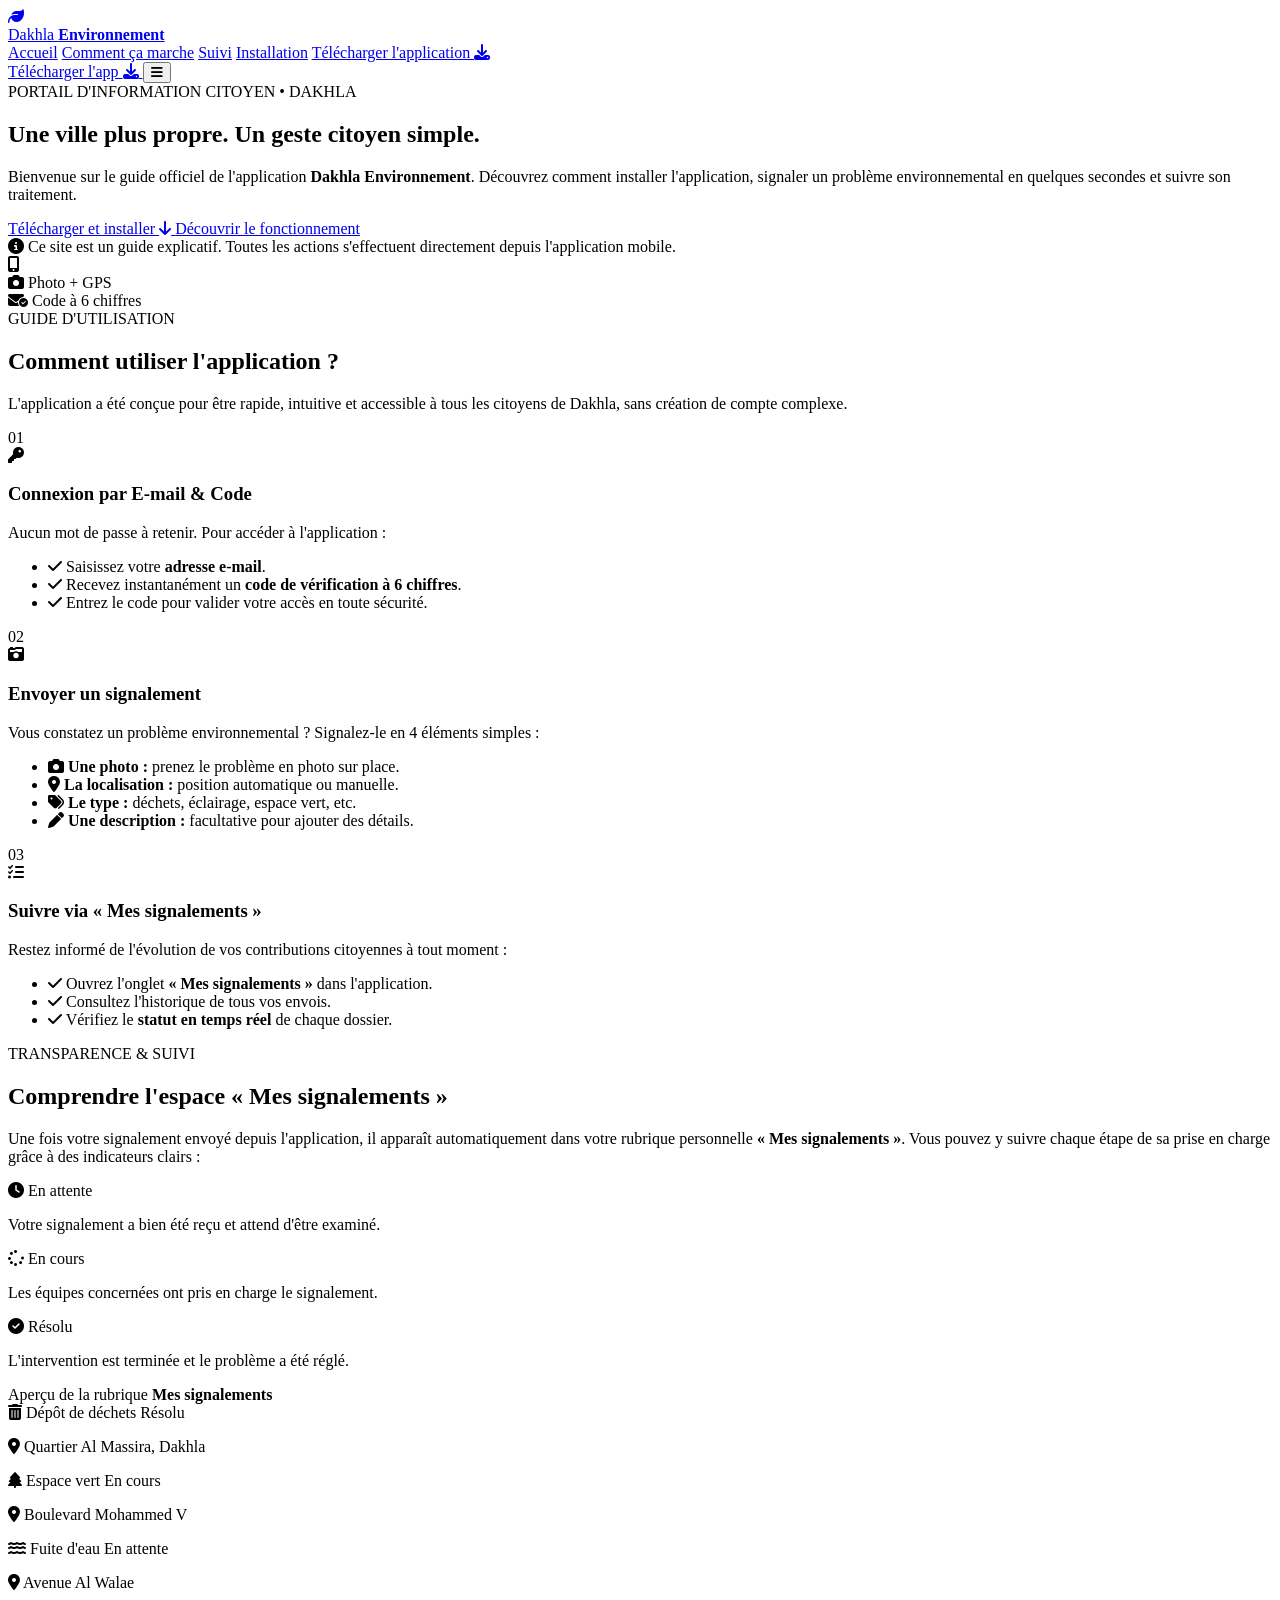
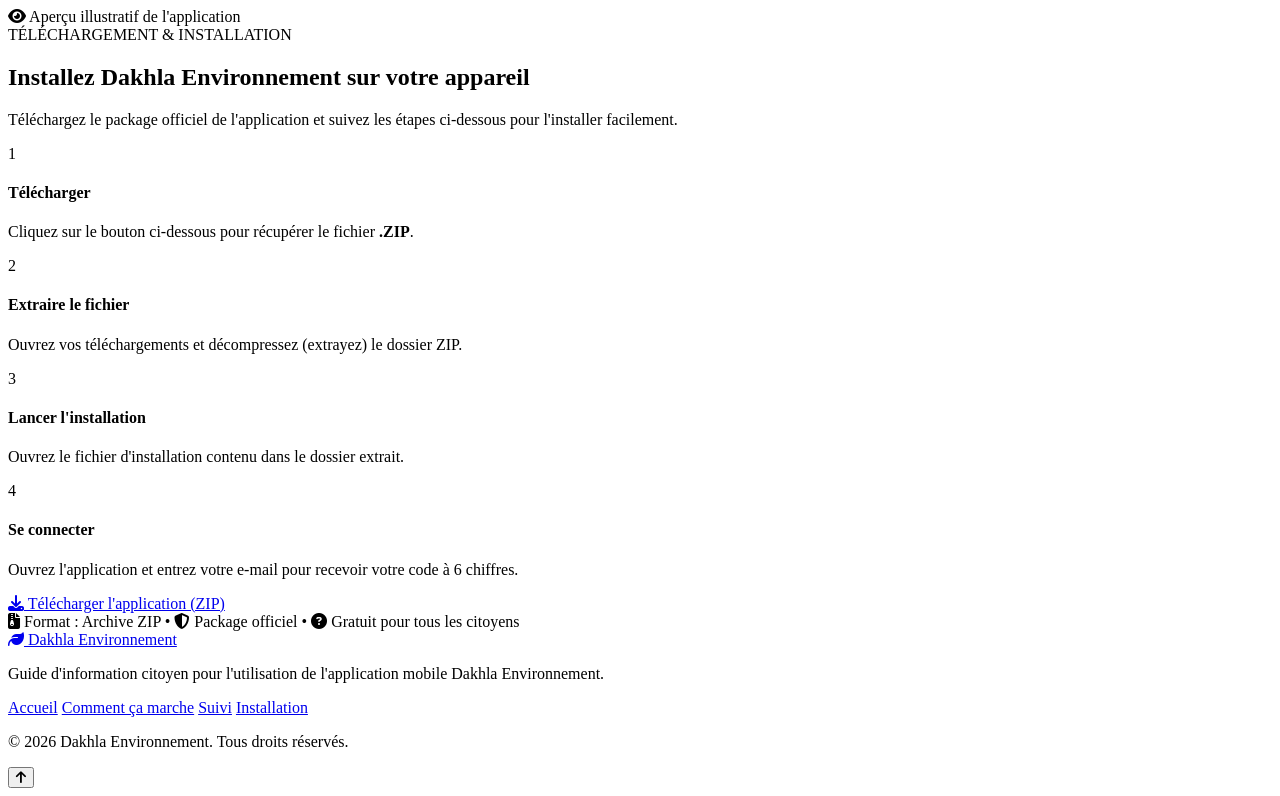
==== index.html @ 82d1baf5 "Create index.html # Dakhla Environment Website  Official website for the Dakhla Environment projec" ====
<!DOCTYPE html>
<html lang="fr">

<head>
    <meta charset="UTF-8">
    <meta name="viewport" content="width=device-width, initial-scale=1.0">
    <meta name="description" content="Guide citoyen Dakhla Environnement : découvrez comment télécharger l'application, vous connecter par e-mail, envoyer un signalement et suivre son état.">
    <title>Dakhla Environnement | Guide Citoyen & Application</title>

    <!-- Google Fonts: Plus Jakarta Sans & Inter -->
    <link rel="preconnect" href="https://fonts.googleapis.com">
    <link rel="preconnect" href="https://fonts.gstatic.com" crossorigin>
    <link href="https://fonts.googleapis.com/css2?family=Inter:wght@400;500;600&family=Plus+Jakarta+Sans:wght@600;700;800&display=swap" rel="stylesheet">

    <!-- Font Awesome Icons -->
    <link rel="stylesheet" href="https://cdnjs.cloudflare.com/ajax/libs/font-awesome/6.7.2/css/all.min.css">

    <!-- Custom CSS -->
    <link rel="stylesheet" href="style.css">
</head>

<body>

    <!-- NAVBAR -->
    <header class="navbar" id="navbar">
        <div class="nav-container">
            <a href="#accueil" class="logo">
                <div class="logo-icon">
                    <i class="fa-solid fa-leaf"></i>
                </div>
                <span>Dakhla <strong>Environnement</strong></span>
            </a>

            <nav class="nav-links" id="navLinks">
                <a href="#accueil" class="nav-item">Accueil</a>
                <a href="#fonctionnement" class="nav-item">Comment ça marche</a>
                <a href="#suivi" class="nav-item">Suivi</a>
                <a href="#installation" class="nav-item">Installation</a>
                <!-- Mobile CTA -->
                <a href="#installation" class="mobile-app-btn">
                    Télécharger l'application <i class="fa-solid fa-download"></i>
                </a>
            </nav>

            <div class="nav-actions">
                <a href="#installation" class="app-button">
                    Télécharger l'app
                    <i class="fa-solid fa-download"></i>
                </a>

                <button class="menu-toggle" id="menuToggle" aria-label="Ouvrir le menu" aria-expanded="false">
                    <i class="fa-solid fa-bars" id="menuIcon"></i>
                </button>
            </div>
        </div>
    </header>

    <main>
        <!-- HERO SECTION -->
        <section class="hero" id="accueil">
            <div class="hero-glow"></div>
            <div class="container hero-container">
                <div class="hero-content reveal">
                    <div class="badge">
                        <span class="pulse-dot"></span>
                        PORTAIL D'INFORMATION CITOYEN • DAKHLA
                    </div>

                    <h1>
                        Une ville plus propre.
                        <span class="text-gradient">Un geste citoyen simple.</span>
                    </h1>

                    <p>
                        Bienvenue sur le guide officiel de l'application <strong>Dakhla Environnement</strong>. Découvrez comment installer l'application, signaler un problème environnemental en quelques secondes et suivre son traitement.
                    </p>

                    <div class="hero-buttons">
                        <a href="#installation" class="primary-button">
                            Télécharger et installer
                            <i class="fa-solid fa-arrow-down"></i>
                        </a>

                        <a href="#fonctionnement" class="secondary-button">
                            Découvrir le fonctionnement
                        </a>
                    </div>

                    <!-- Info Notice -->
                    <div class="info-banner">
                        <i class="fa-solid fa-circle-info"></i>
                        <span>Ce site est un guide explicatif. Toutes les actions s'effectuent directement depuis l'application mobile.</span>
                    </div>
                </div>

                <div class="hero-visual reveal">
                    <div class="visual-card">
                        <i class="fa-solid fa-mobile-screen-button main-phone"></i>
                        <div class="floating-badge badge-1">
                            <i class="fa-solid fa-camera"></i> Photo + GPS
                        </div>
                        <div class="floating-badge badge-2">
                            <i class="fa-solid fa-envelope-circle-check"></i> Code à 6 chiffres
                        </div>
                    </div>
                </div>
            </div>
        </section>

        <!-- HOW IT WORKS SECTION (3 MAIN STEPS) -->
        <section class="steps-section section" id="fonctionnement">
            <div class="container">
                <div class="section-header reveal">
                    <span class="section-label">GUIDE D'UTILISATION</span>
                    <h2>Comment utiliser l'application ?</h2>
                    <p>
                        L'application a été conçue pour être rapide, intuitive et accessible à tous les citoyens de Dakhla, sans création de compte complexe.
                    </p>
                </div>

                <div class="steps-grid">
                    <!-- ÉTAPE 1 : CONNEXION -->
                    <article class="step-card reveal">
                        <div class="step-number">01</div>
                        <div class="step-icon">
                            <i class="fa-solid fa-key"></i>
                        </div>
                        <h3>Connexion par E-mail & Code</h3>
                        <p>
                            Aucun mot de passe à retenir. Pour accéder à l'application :
                        </p>
                        <ul class="step-list">
                            <li><i class="fa-solid fa-check"></i> Saisissez votre <strong>adresse e-mail</strong>.</li>
                            <li><i class="fa-solid fa-check"></i> Recevez instantanément un <strong>code de vérification à 6 chiffres</strong>.</li>
                            <li><i class="fa-solid fa-check"></i> Entrez le code pour valider votre accès en toute sécurité.</li>
                        </ul>
                    </article>

                    <!-- ÉTAPE 2 : ENVOI DE SIGNALEMENT -->
                    <article class="step-card reveal">
                        <div class="step-number">02</div>
                        <div class="step-icon">
                            <i class="fa-solid fa-camera-retro"></i>
                        </div>
                        <h3>Envoyer un signalement</h3>
                        <p>
                            Vous constatez un problème environnemental ? Signalez-le en 4 éléments simples :
                        </p>
                        <ul class="step-list">
                            <li><i class="fa-solid fa-camera"></i> <strong>Une photo :</strong> prenez le problème en photo sur place.</li>
                            <li><i class="fa-solid fa-location-dot"></i> <strong>La localisation :</strong> position automatique ou manuelle.</li>
                            <li><i class="fa-solid fa-tags"></i> <strong>Le type :</strong> déchets, éclairage, espace vert, etc.</li>
                            <li><i class="fa-solid fa-pen"></i> <strong>Une description :</strong> facultative pour ajouter des détails.</li>
                        </ul>
                    </article>

                    <!-- ÉTAPE 3 : SUIVI -->
                    <article class="step-card reveal">
                        <div class="step-number">03</div>
                        <div class="step-icon">
                            <i class="fa-solid fa-list-check"></i>
                        </div>
                        <h3>Suivre via « Mes signalements »</h3>
                        <p>
                            Restez informé de l'évolution de vos contributions citoyennes à tout moment :
                        </p>
                        <ul class="step-list">
                            <li><i class="fa-solid fa-check"></i> Ouvrez l'onglet <strong>« Mes signalements »</strong> dans l'application.</li>
                            <li><i class="fa-solid fa-check"></i> Consultez l'historique de tous vos envois.</li>
                            <li><i class="fa-solid fa-check"></i> Vérifiez le <strong>statut en temps réel</strong> de chaque dossier.</li>
                        </ul>
                    </article>
                </div>
            </div>
        </section>

        <!-- SUIVI DETAIL SECTION ("MES SIGNALEMENTS") -->
        <section class="tracking-section section" id="suivi">
            <div class="container tracking-container">
                <div class="tracking-content reveal">
                    <span class="section-label">TRANSPARENCE & SUIVI</span>
                    <h2>Comprendre l'espace « Mes signalements »</h2>
                    <p>
                        Une fois votre signalement envoyé depuis l'application, il apparaît automatiquement dans votre rubrique personnelle <strong>« Mes signalements »</strong>. Vous pouvez y suivre chaque étape de sa prise en charge grâce à des indicateurs clairs :
                    </p>

                    <div class="status-examples">
                        <div class="status-item">
                            <span class="status-badge pending">
                                <i class="fa-solid fa-clock"></i> En attente
                            </span>
                            <p>Votre signalement a bien été reçu et attend d'être examiné.</p>
                        </div>

                        <div class="status-item">
                            <span class="status-badge progress">
                                <i class="fa-solid fa-spinner"></i> En cours
                            </span>
                            <p>Les équipes concernées ont pris en charge le signalement.</p>
                        </div>

                        <div class="status-item">
                            <span class="status-badge resolved">
                                <i class="fa-solid fa-circle-check"></i> Résolu
                            </span>
                            <p>L'intervention est terminée et le problème a été réglé.</p>
                        </div>
                    </div>
                </div>

                <!-- Illustration visuelle non-interactive de l'interface -->
                <div class="mockup-wrapper reveal">
                    <div class="phone-mockup">
                        <div class="mockup-header">
                            <span>Aperçu de la rubrique</span>
                            <strong>Mes signalements</strong>
                        </div>
                        <div class="mockup-body">
                            <div class="mock-card">
                                <div class="mock-top">
                                    <span class="mock-type"><i class="fa-solid fa-trash-can"></i> Dépôt de déchets</span>
                                    <span class="mock-tag tag-green">Résolu</span>
                                </div>
                                <p class="mock-loc"><i class="fa-solid fa-location-dot"></i> Quartier Al Massira, Dakhla</p>
                            </div>

                            <div class="mock-card">
                                <div class="mock-top">
                                    <span class="mock-type"><i class="fa-solid fa-tree"></i> Espace vert</span>
                                    <span class="mock-tag tag-amber">En cours</span>
                                </div>
                                <p class="mock-loc"><i class="fa-solid fa-location-dot"></i> Boulevard Mohammed V</p>
                            </div>

                            <div class="mock-card">
                                <div class="mock-top">
                                    <span class="mock-type"><i class="fa-solid fa-water"></i> Fuite d'eau</span>
                                    <span class="mock-tag tag-gray">En attente</span>
                                </div>
                                <p class="mock-loc"><i class="fa-solid fa-location-dot"></i> Avenue Al Walae</p>
                            </div>
                        </div>
                        <div class="mockup-footer">
                            <i class="fa-solid fa-eye"></i> Aperçu illustratif de l'application
                        </div>
                    </div>
                </div>
            </div>
        </section>

        <!-- DOWNLOAD & INSTALLATION SECTION -->
        <section class="download-section section" id="installation">
            <div class="container">
                <div class="download-box reveal">
                    <div class="download-glow"></div>
                    <div class="download-header">
                        <span class="section-label light">TÉLÉCHARGEMENT & INSTALLATION</span>
                        <h2>Installez Dakhla Environnement sur votre appareil</h2>
                        <p>
                            Téléchargez le package officiel de l'application et suivez les étapes ci-dessous pour l'installer facilement.
                        </p>
                    </div>

                    <!-- Guide d'installation en 4 étapes -->
                    <div class="install-steps">
                        <div class="install-step">
                            <div class="install-num">1</div>
                            <h4>Télécharger</h4>
                            <p>Cliquez sur le bouton ci-dessous pour récupérer le fichier <strong>.ZIP</strong>.</p>
                        </div>

                        <div class="install-step">
                            <div class="install-num">2</div>
                            <h4>Extraire le fichier</h4>
                            <p>Ouvrez vos téléchargements et décompressez (extrayez) le dossier ZIP.</p>
                        </div>

                        <div class="install-step">
                            <div class="install-num">3</div>
                            <h4>Lancer l'installation</h4>
                            <p>Ouvrez le fichier d'installation contenu dans le dossier extrait.</p>
                        </div>

                        <div class="install-step">
                            <div class="install-num">4</div>
                            <h4>Se connecter</h4>
                            <p>Ouvrez l'application et entrez votre e-mail pour recevoir votre code à 6 chiffres.</p>
                        </div>
                    </div>

                    <div class="download-actions">
                        <a href="application/dakhla-environment.zip" class="download-button" download>
                            <i class="fa-solid fa-download"></i>
                            Télécharger l'application (ZIP)
                        </a>
                    </div>

                    <div class="download-meta">
                        <span><i class="fa-solid fa-file-zipper"></i> Format : Archive ZIP</span>
                        <span>•</span>
                        <span><i class="fa-solid fa-shield-halved"></i> Package officiel</span>
                        <span>•</span>
                        <span><i class="fa-solid fa-circle-question"></i> Gratuit pour tous les citoyens</span>
                    </div>
                </div>
            </div>
        </section>
    </main>

    <!-- FOOTER -->
    <footer class="footer">
        <div class="container">
            <div class="footer-content">
                <a href="#accueil" class="footer-logo">
                    <i class="fa-solid fa-leaf"></i>
                    Dakhla Environnement
                </a>

                <p>
                    Guide d'information citoyen pour l'utilisation de l'application mobile Dakhla Environnement.
                </p>

                <div class="footer-links">
                    <a href="#accueil">Accueil</a>
                    <a href="#fonctionnement">Comment ça marche</a>
                    <a href="#suivi">Suivi</a>
                    <a href="#installation">Installation</a>
                </div>
            </div>

            <div class="footer-bottom">
                <p>
                    &copy; <span id="year">2026</span> Dakhla Environnement. Tous droits réservés.
                </p>
                <button id="backToTop" class="back-to-top" aria-label="Retour en haut">
                    <i class="fa-solid fa-arrow-up"></i>
                </button>
            </div>
        </div>
    </footer>

    <!-- Custom JS -->
    <script src="main.js"></script>
</body>

</html>
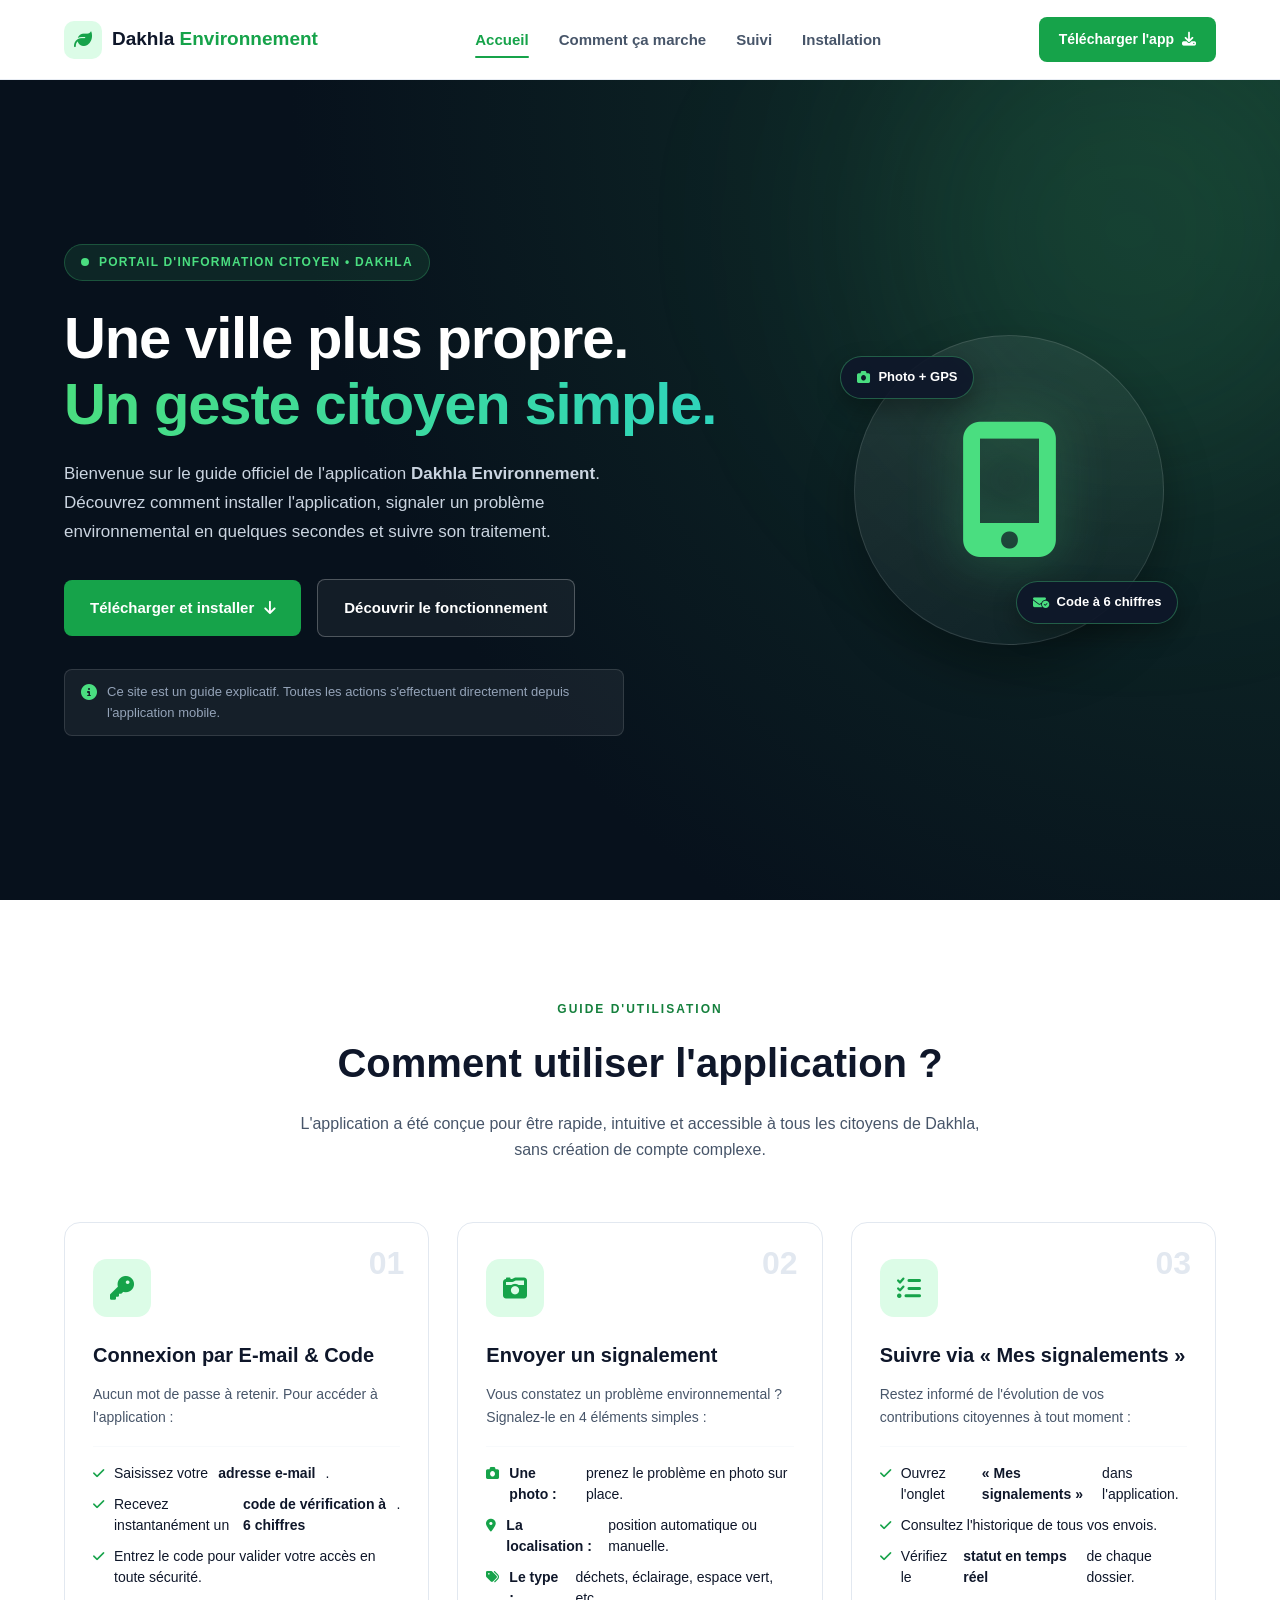
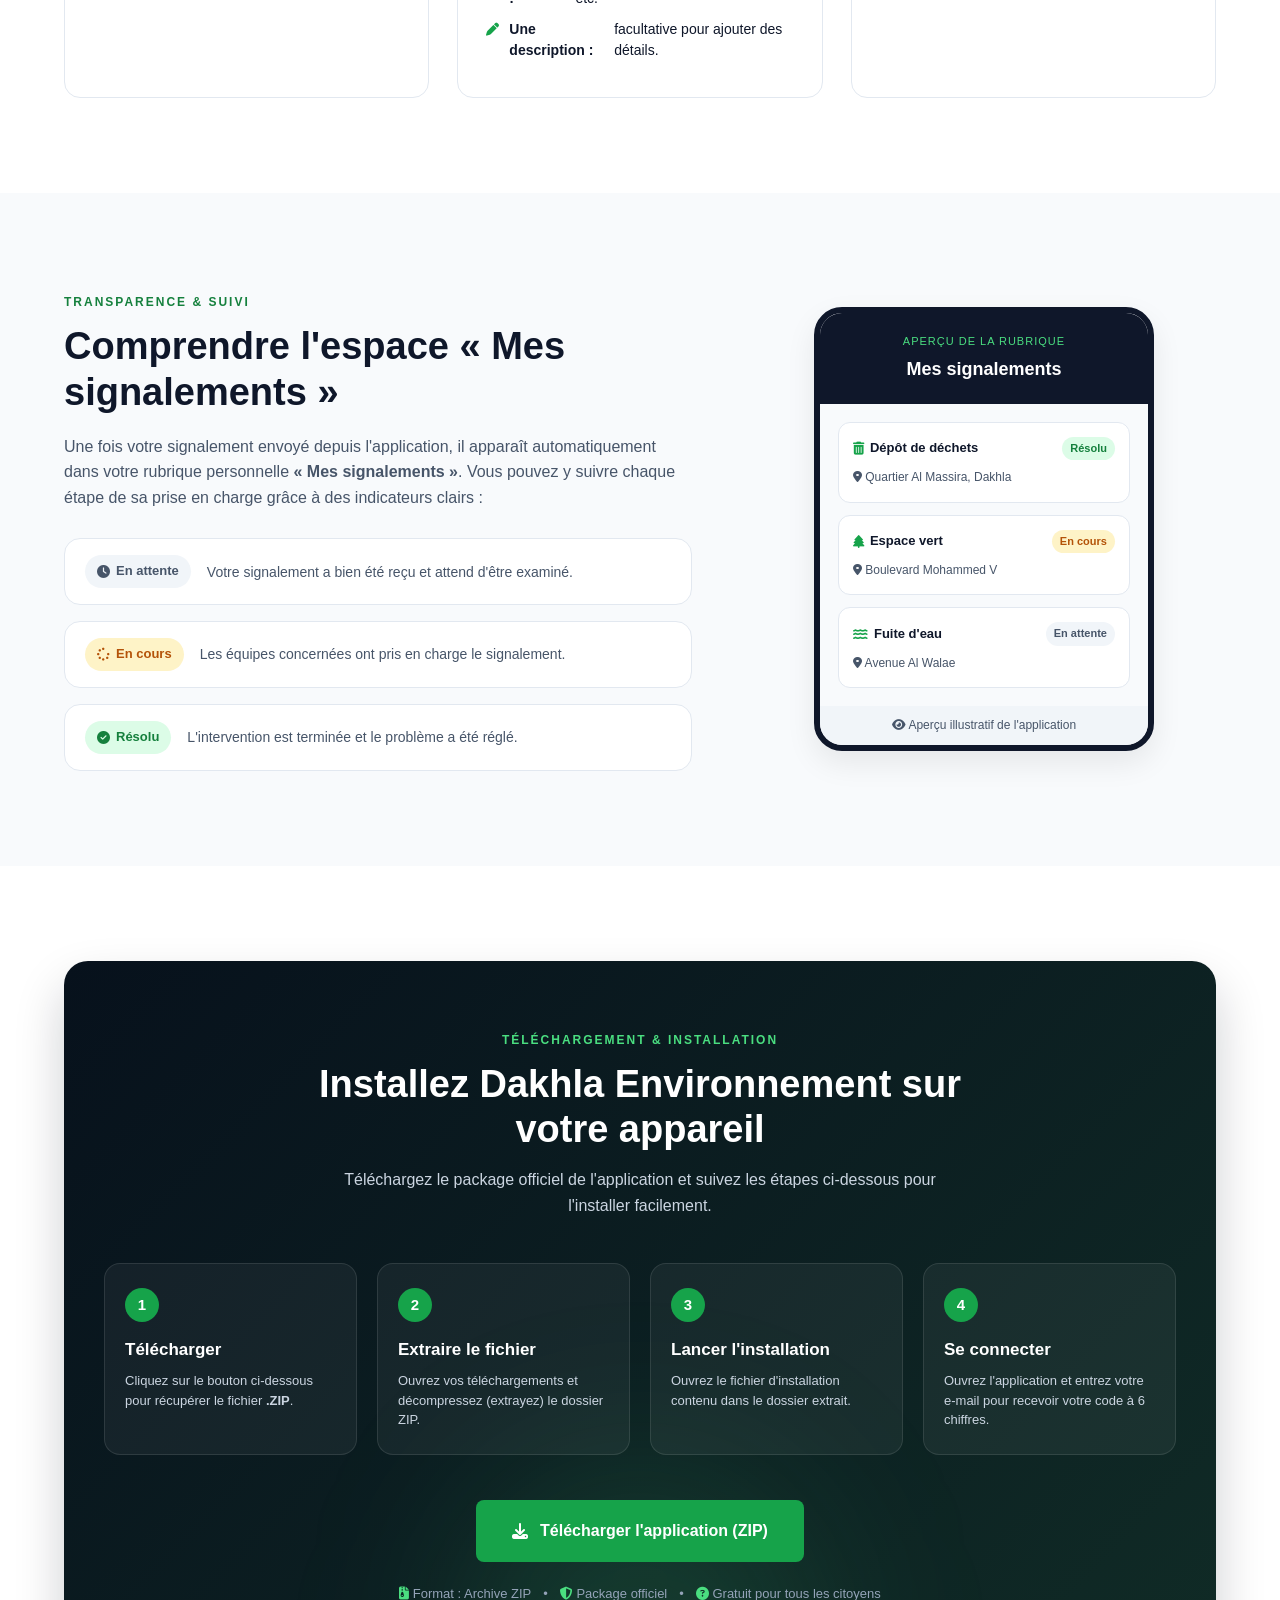
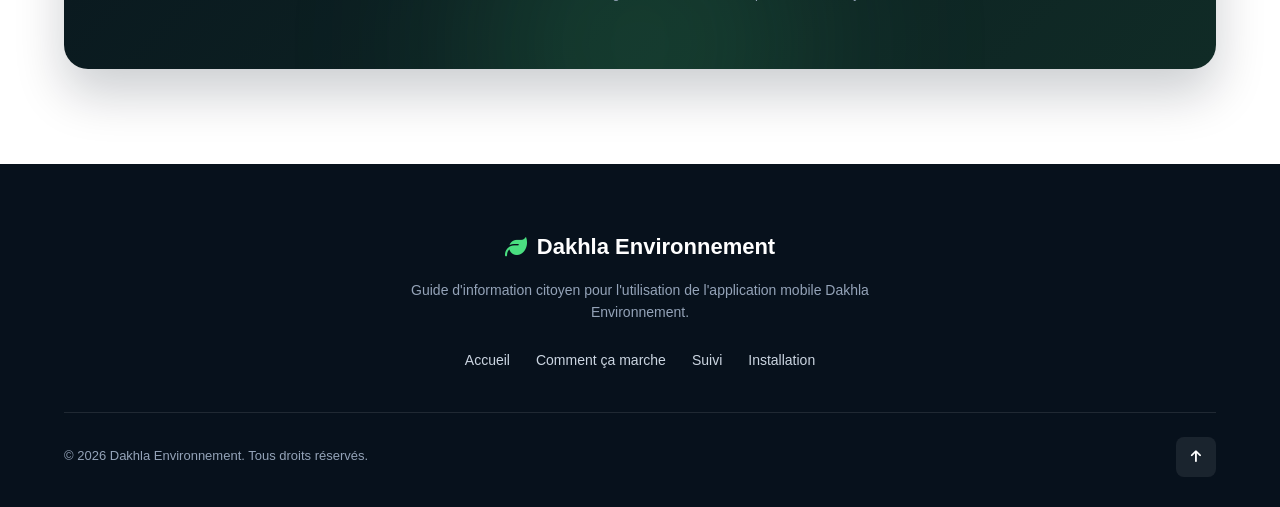
==== commit 8324ad40: "Update index.html" ====
--- a/index.html
+++ b/index.html
@@ -7,10 +7,10 @@
     <meta name="description" content="Guide citoyen Dakhla Environnement : découvrez comment télécharger l'application, vous connecter par e-mail, envoyer un signalement et suivre son état.">
     <title>Dakhla Environnement | Guide Citoyen & Application</title>
 
-    <!-- Google Fonts: Plus Jakarta Sans & Inter -->
+    <!-- Google Fonts: Bricolage Grotesque & Manrope -->
     <link rel="preconnect" href="https://fonts.googleapis.com">
     <link rel="preconnect" href="https://fonts.gstatic.com" crossorigin>
-    <link href="https://fonts.googleapis.com/css2?family=Inter:wght@400;500;600&family=Plus+Jakarta+Sans:wght@600;700;800&display=swap" rel="stylesheet">
+    <link href="https://fonts.googleapis.com/css2?family=Bricolage+Grotesque:opsz,wght@12..96,600;12..96,700;12..96,800&family=Manrope:wght@400;500;600;700&display=swap" rel="stylesheet">
 
     <!-- Font Awesome Icons -->
     <link rel="stylesheet" href="https://cdnjs.cloudflare.com/ajax/libs/font-awesome/6.7.2/css/all.min.css">
--- a/style.css
+++ b/style.css
@@ -0,0 +1,1136 @@
+/* =========================
+1. VARIABLES & RESET
+========================= */
+:root {
+    --primary: #16a34a;
+    --primary-dark: #15803d;
+    --primary-light: #4ade80;
+    --primary-soft: #dcfce7;
+    
+    --dark-bg: #07111c;
+    --dark-surface: #0f212e;
+    --light-bg: #f8fafc;
+    --white: #ffffff;
+    
+    --text-main: #0f172a;
+    --text-muted: #475569;
+    --text-light: #cbd5e1;
+    
+    --border-light: #e2e8f0;
+    --shadow-sm: 0 4px 12px rgba(0, 0, 0, 0.05);
+    --shadow-md: 0 12px 30px rgba(0, 0, 0, 0.08);
+    --shadow-lg: 0 20px 40px rgba(22, 163, 74, 0.25);
+    
+    --radius-sm: 8px;
+    --radius-md: 16px;
+    --radius-lg: 24px;
+    --transition: all 0.3s cubic-bezier(0.4, 0, 0.2, 1);
+}
+
+* {
+    margin: 0;
+    padding: 0;
+    box-sizing: border-box;
+}
+
+html {
+    scroll-behavior: smooth;
+    scroll-padding-top: 85px;
+    overflow-x: hidden;
+}
+
+body {
+    font-family: 'Inter', sans-serif;
+    background-color: var(--white);
+    color: var(--text-main);
+    line-height: 1.6;
+    overflow-x: hidden;
+    -webkit-font-smoothing: antialiased;
+}
+
+h1, h2, h3, h4, .logo, .footer-logo {
+    font-family: 'Plus Jakarta Sans', sans-serif;
+}
+
+a {
+    text-decoration: none;
+    color: inherit;
+}
+
+button {
+    font-family: inherit;
+    border: none;
+    background: none;
+    cursor: pointer;
+}
+
+.container {
+    width: 100%;
+    max-width: 1200px;
+    margin: 0 auto;
+    padding: 0 24px;
+}
+
+.section {
+    padding: 95px 0;
+}
+
+.section-label {
+    display: inline-block;
+    color: var(--primary-dark);
+    font-size: 12px;
+    font-weight: 700;
+    letter-spacing: 2px;
+    text-transform: uppercase;
+    margin-bottom: 12px;
+}
+
+.section-label.light {
+    color: var(--primary-light);
+}
+
+.section-header {
+    text-align: center;
+    max-width: 680px;
+    margin: 0 auto 60px;
+}
+
+.section-header h2 {
+    font-size: clamp(28px, 4vw, 40px);
+    margin-bottom: 16px;
+    color: var(--text-main);
+}
+
+.section-header p {
+    color: var(--text-muted);
+    font-size: 16px;
+}
+
+
+/* =========================
+2. NAVBAR
+========================= */
+.navbar {
+    width: 100%;
+    height: 80px;
+    background: rgba(255, 255, 255, 0.9);
+    backdrop-filter: blur(12px);
+    -webkit-backdrop-filter: blur(12px);
+    border-bottom: 1px solid rgba(226, 232, 240, 0.8);
+    position: sticky;
+    top: 0;
+    z-index: 1000;
+    transition: var(--transition);
+}
+
+.navbar.scrolled {
+    box-shadow: var(--shadow-sm);
+    background: rgba(255, 255, 255, 0.98);
+}
+
+.nav-container {
+    max-width: 1200px;
+    height: 100%;
+    margin: 0 auto;
+    padding: 0 24px;
+    display: flex;
+    align-items: center;
+    justify-content: space-between;
+}
+
+.logo {
+    display: flex;
+    align-items: center;
+    gap: 10px;
+    color: var(--text-main);
+    font-size: 19px;
+    font-weight: 700;
+}
+
+.logo strong {
+    color: var(--primary);
+}
+
+.logo-icon {
+    width: 38px;
+    height: 38px;
+    background: var(--primary-soft);
+    color: var(--primary);
+    border-radius: 10px;
+    display: flex;
+    align-items: center;
+    justify-content: center;
+    font-size: 18px;
+}
+
+.nav-links {
+    display: flex;
+    align-items: center;
+    gap: 30px;
+}
+
+.nav-item {
+    color: var(--text-muted);
+    font-size: 15px;
+    font-weight: 600;
+    position: relative;
+    transition: var(--transition);
+}
+
+.nav-item:hover,
+.nav-item.active {
+    color: var(--primary);
+}
+
+.nav-item::after {
+    content: '';
+    position: absolute;
+    bottom: -6px;
+    left: 0;
+    width: 0;
+    height: 2px;
+    background: var(--primary);
+    transition: var(--transition);
+    border-radius: 2px;
+}
+
+.nav-item:hover::after,
+.nav-item.active::after {
+    width: 100%;
+}
+
+.mobile-app-btn {
+    display: none;
+}
+
+.nav-actions {
+    display: flex;
+    align-items: center;
+    gap: 15px;
+}
+
+.app-button {
+    display: inline-flex;
+    align-items: center;
+    gap: 8px;
+    background-color: var(--primary);
+    color: var(--white);
+    padding: 11px 20px;
+    border-radius: var(--radius-sm);
+    font-weight: 600;
+    font-size: 14px;
+    transition: var(--transition);
+}
+
+.app-button:hover {
+    background-color: var(--primary-dark);
+    transform: translateY(-2px);
+    box-shadow: 0 6px 16px rgba(22, 163, 74, 0.25);
+}
+
+.menu-toggle {
+    display: none;
+    width: 42px;
+    height: 42px;
+    border-radius: var(--radius-sm);
+    background: var(--light-bg);
+    color: var(--text-main);
+    font-size: 20px;
+    align-items: center;
+    justify-content: center;
+    transition: var(--transition);
+}
+
+
+/* =========================
+3. HERO SECTION
+========================= */
+.hero {
+    min-height: calc(100vh - 80px);
+    display: flex;
+    align-items: center;
+    padding: 70px 0;
+    position: relative;
+    overflow: hidden;
+    background: radial-gradient(circle at top right, #12352c 0%, #07111c 65%);
+    color: var(--white);
+}
+
+.hero-glow {
+    position: absolute;
+    width: 500px;
+    height: 500px;
+    background: rgba(74, 222, 128, 0.12);
+    filter: blur(120px);
+    border-radius: 50%;
+    top: -100px;
+    right: -100px;
+    pointer-events: none;
+}
+
+.hero-container {
+    display: grid;
+    grid-template-columns: 1.25fr 0.75fr;
+    align-items: center;
+    gap: 50px;
+    position: relative;
+    z-index: 2;
+}
+
+.badge {
+    display: inline-flex;
+    align-items: center;
+    gap: 10px;
+    background: rgba(74, 222, 128, 0.1);
+    border: 1px solid rgba(74, 222, 128, 0.25);
+    color: var(--primary-light);
+    padding: 8px 16px;
+    border-radius: 50px;
+    font-size: 12px;
+    font-weight: 700;
+    letter-spacing: 1.2px;
+    margin-bottom: 24px;
+}
+
+.pulse-dot {
+    width: 8px;
+    height: 8px;
+    background-color: var(--primary-light);
+    border-radius: 50%;
+    animation: pulse 2s infinite;
+}
+
+@keyframes pulse {
+    0% { transform: scale(0.95); box-shadow: 0 0 0 0 rgba(74, 222, 128, 0.7); }
+    70% { transform: scale(1); box-shadow: 0 0 0 8px rgba(74, 222, 128, 0); }
+    100% { transform: scale(0.95); box-shadow: 0 0 0 0 rgba(74, 222, 128, 0); }
+}
+
+.hero h1 {
+    font-size: clamp(34px, 5vw, 58px);
+    font-weight: 800;
+    line-height: 1.15;
+    margin-bottom: 22px;
+    letter-spacing: -0.02em;
+}
+
+.text-gradient {
+    display: block;
+    background: linear-gradient(90deg, #4ade80, #2dd4bf);
+    -webkit-background-clip: text;
+    -webkit-text-fill-color: transparent;
+}
+
+.hero p {
+    max-width: 600px;
+    color: var(--text-light);
+    font-size: 17px;
+    line-height: 1.7;
+    margin-bottom: 32px;
+}
+
+.hero-buttons {
+    display: flex;
+    align-items: center;
+    gap: 16px;
+    margin-bottom: 32px;
+}
+
+.primary-button {
+    display: inline-flex;
+    align-items: center;
+    justify-content: center;
+    gap: 10px;
+    background-color: var(--primary);
+    color: var(--white);
+    padding: 16px 26px;
+    border-radius: var(--radius-sm);
+    font-weight: 600;
+    font-size: 15px;
+    transition: var(--transition);
+}
+
+.primary-button:hover {
+    background-color: var(--primary-dark);
+    transform: translateY(-3px);
+    box-shadow: var(--shadow-lg);
+}
+
+.secondary-button {
+    display: inline-flex;
+    align-items: center;
+    justify-content: center;
+    border: 1px solid rgba(255, 255, 255, 0.25);
+    background: rgba(255, 255, 255, 0.05);
+    color: var(--white);
+    padding: 16px 26px;
+    border-radius: var(--radius-sm);
+    font-weight: 600;
+    font-size: 15px;
+    transition: var(--transition);
+}
+
+.secondary-button:hover {
+    background: var(--white);
+    color: var(--dark-bg);
+    transform: translateY(-3px);
+}
+
+.info-banner {
+    display: inline-flex;
+    align-items: flex-start;
+    gap: 10px;
+    background: rgba(255, 255, 255, 0.06);
+    border: 1px solid rgba(255, 255, 255, 0.12);
+    padding: 12px 16px;
+    border-radius: var(--radius-sm);
+    font-size: 13px;
+    color: #94a3b8;
+    max-width: 560px;
+    text-align: left;
+}
+
+.info-banner i {
+    color: var(--primary-light);
+    font-size: 16px;
+    margin-top: 2px;
+}
+
+/* Hero Visual */
+.hero-visual {
+    display: flex;
+    justify-content: center;
+}
+
+.visual-card {
+    width: 310px;
+    height: 310px;
+    background: linear-gradient(145deg, rgba(255,255,255,0.08), rgba(255,255,255,0.02));
+    border: 1px solid rgba(255, 255, 255, 0.12);
+    border-radius: 50%;
+    display: flex;
+    align-items: center;
+    justify-content: center;
+    position: relative;
+    box-shadow: 0 25px 50px rgba(0, 0, 0, 0.3);
+}
+
+.main-phone {
+    font-size: 135px;
+    color: var(--primary-light);
+    filter: drop-shadow(0 0 25px rgba(74, 222, 128, 0.3));
+    animation: float 5s ease-in-out infinite;
+}
+
+.floating-badge {
+    position: absolute;
+    background: rgba(15, 23, 42, 0.92);
+    border: 1px solid rgba(74, 222, 128, 0.35);
+    padding: 10px 16px;
+    border-radius: 50px;
+    font-size: 13px;
+    font-weight: 600;
+    color: var(--white);
+    display: flex;
+    align-items: center;
+    gap: 8px;
+    box-shadow: 0 10px 25px rgba(0,0,0,0.3);
+    white-space: nowrap;
+}
+
+.floating-badge i {
+    color: var(--primary-light);
+}
+
+.badge-1 {
+    top: 20px;
+    left: -15px;
+    animation: float 4.5s ease-in-out infinite alternate;
+}
+
+.badge-2 {
+    bottom: 20px;
+    right: -15px;
+    animation: float 5s ease-in-out infinite alternate-reverse;
+}
+
+@keyframes float {
+    0% { transform: translateY(0px); }
+    100% { transform: translateY(-10px); }
+}
+
+
+/* =========================
+4. HOW IT WORKS (3 STEPS)
+========================= */
+.steps-section {
+    background-color: var(--white);
+}
+
+.steps-grid {
+    display: grid;
+    grid-template-columns: repeat(3, 1fr);
+    gap: 28px;
+}
+
+.step-card {
+    padding: 36px 28px;
+    border: 1px solid var(--border-light);
+    border-radius: var(--radius-md);
+    background-color: var(--white);
+    position: relative;
+    transition: var(--transition);
+}
+
+.step-card:hover {
+    transform: translateY(-6px);
+    box-shadow: var(--shadow-md);
+    border-color: #bbf7d0;
+}
+
+.step-number {
+    position: absolute;
+    top: 24px;
+    right: 24px;
+    font-family: 'Plus Jakarta Sans', sans-serif;
+    font-size: 32px;
+    font-weight: 800;
+    color: #e2e8f0;
+    line-height: 1;
+}
+
+.step-icon {
+    width: 58px;
+    height: 58px;
+    background: var(--primary-soft);
+    color: var(--primary);
+    border-radius: 14px;
+    display: flex;
+    align-items: center;
+    justify-content: center;
+    font-size: 24px;
+    margin-bottom: 22px;
+}
+
+.step-card h3 {
+    font-size: 20px;
+    margin-bottom: 12px;
+    color: var(--text-main);
+}
+
+.step-card > p {
+    color: var(--text-muted);
+    font-size: 14px;
+    margin-bottom: 18px;
+}
+
+.step-list {
+    list-style: none;
+    display: flex;
+    flex-direction: column;
+    gap: 10px;
+    border-top: 1px solid var(--light-bg);
+    padding-top: 16px;
+}
+
+.step-list li {
+    display: flex;
+    align-items: flex-start;
+    gap: 10px;
+    font-size: 14px;
+    color: var(--text-main);
+    line-height: 1.5;
+}
+
+.step-list li i {
+    color: var(--primary);
+    margin-top: 4px;
+    font-size: 13px;
+}
+
+
+/* =========================
+5. TRACKING SECTION ("MES SIGNALEMENTS")
+========================= */
+.tracking-section {
+    background-color: var(--light-bg);
+}
+
+.tracking-container {
+    display: grid;
+    grid-template-columns: 1.15fr 0.85fr;
+    align-items: center;
+    gap: 60px;
+}
+
+.tracking-content h2 {
+    font-size: clamp(28px, 4vw, 38px);
+    line-height: 1.2;
+    margin-bottom: 18px;
+}
+
+.tracking-content > p {
+    color: var(--text-muted);
+    font-size: 16px;
+    margin-bottom: 28px;
+}
+
+.status-examples {
+    display: flex;
+    flex-direction: column;
+    gap: 16px;
+}
+
+.status-item {
+    background: var(--white);
+    padding: 16px 20px;
+    border-radius: var(--radius-md);
+    border: 1px solid var(--border-light);
+    display: flex;
+    align-items: center;
+    gap: 16px;
+}
+
+.status-badge {
+    display: inline-flex;
+    align-items: center;
+    gap: 6px;
+    padding: 6px 12px;
+    border-radius: 50px;
+    font-size: 13px;
+    font-weight: 700;
+    white-space: nowrap;
+}
+
+.status-badge.pending {
+    background: #f1f5f9;
+    color: #475569;
+}
+
+.status-badge.progress {
+    background: #fef3c7;
+    color: #b45309;
+}
+
+.status-badge.resolved {
+    background: #dcfce7;
+    color: #15803d;
+}
+
+.status-item p {
+    font-size: 14px;
+    color: var(--text-muted);
+    margin: 0;
+}
+
+/* Static App Illustration Mockup */
+.mockup-wrapper {
+    display: flex;
+    justify-content: center;
+}
+
+.phone-mockup {
+    width: 100%;
+    max-width: 340px;
+    background: var(--white);
+    border-radius: 28px;
+    border: 6px solid #0f172a;
+    box-shadow: var(--shadow-md);
+    overflow: hidden;
+}
+
+.mockup-header {
+    background: #0f172a;
+    color: var(--white);
+    padding: 20px;
+    text-align: center;
+}
+
+.mockup-header span {
+    display: block;
+    font-size: 11px;
+    text-transform: uppercase;
+    letter-spacing: 1px;
+    color: var(--primary-light);
+    margin-bottom: 4px;
+}
+
+.mockup-header strong {
+    font-size: 18px;
+}
+
+.mockup-body {
+    padding: 18px;
+    background: #f8fafc;
+    display: flex;
+    flex-direction: column;
+    gap: 12px;
+}
+
+.mock-card {
+    background: var(--white);
+    padding: 14px;
+    border-radius: 12px;
+    border: 1px solid var(--border-light);
+}
+
+.mock-top {
+    display: flex;
+    align-items: center;
+    justify-content: space-between;
+    margin-bottom: 8px;
+}
+
+.mock-type {
+    font-size: 13px;
+    font-weight: 700;
+    color: var(--text-main);
+    display: flex;
+    align-items: center;
+    gap: 6px;
+}
+
+.mock-type i {
+    color: var(--primary);
+}
+
+.mock-tag {
+    font-size: 11px;
+    font-weight: 700;
+    padding: 3px 8px;
+    border-radius: 20px;
+}
+
+.tag-green { background: #dcfce7; color: #15803d; }
+.tag-amber { background: #fef3c7; color: #b45309; }
+.tag-gray { background: #f1f5f9; color: #475569; }
+
+.mock-loc {
+    font-size: 12px;
+    color: var(--text-muted);
+}
+
+.mockup-footer {
+    background: #f1f5f9;
+    padding: 10px;
+    text-align: center;
+    font-size: 12px;
+    color: var(--text-muted);
+    font-weight: 500;
+}
+
+
+/* =========================
+6. DOWNLOAD & INSTALLATION SECTION
+========================= */
+.download-section {
+    background-color: var(--white);
+}
+
+.download-box {
+    background: linear-gradient(135deg, #07111c 0%, #102b26 100%);
+    border-radius: var(--radius-lg);
+    padding: 65px 40px;
+    color: var(--white);
+    position: relative;
+    overflow: hidden;
+    box-shadow: 0 25px 50px rgba(7, 17, 28, 0.2);
+}
+
+.download-glow {
+    position: absolute;
+    width: 350px;
+    height: 350px;
+    background: rgba(74, 222, 128, 0.15);
+    filter: blur(90px);
+    border-radius: 50%;
+    bottom: -150px;
+    left: 50%;
+    transform: translateX(-50%);
+    pointer-events: none;
+}
+
+.download-header {
+    text-align: center;
+    max-width: 650px;
+    margin: 0 auto 45px;
+    position: relative;
+    z-index: 2;
+}
+
+.download-header h2 {
+    font-size: clamp(26px, 4vw, 38px);
+    margin-bottom: 14px;
+    line-height: 1.2;
+}
+
+.download-header p {
+    color: var(--text-light);
+    font-size: 16px;
+}
+
+/* 4 Installation Steps */
+.install-steps {
+    display: grid;
+    grid-template-columns: repeat(4, 1fr);
+    gap: 20px;
+    margin-bottom: 45px;
+    position: relative;
+    z-index: 2;
+}
+
+.install-step {
+    background: rgba(255, 255, 255, 0.05);
+    border: 1px solid rgba(255, 255, 255, 0.1);
+    padding: 24px 20px;
+    border-radius: var(--radius-md);
+    text-align: left;
+}
+
+.install-num {
+    width: 34px;
+    height: 34px;
+    background: var(--primary);
+    color: var(--white);
+    font-weight: 800;
+    font-size: 15px;
+    border-radius: 50%;
+    display: flex;
+    align-items: center;
+    justify-content: center;
+    margin-bottom: 14px;
+}
+
+.install-step h4 {
+    font-size: 17px;
+    margin-bottom: 8px;
+    color: var(--white);
+}
+
+.install-step p {
+    font-size: 13px;
+    color: var(--text-light);
+    line-height: 1.5;
+}
+
+.download-actions {
+    text-align: center;
+    position: relative;
+    z-index: 2;
+}
+
+.download-button {
+    display: inline-flex;
+    align-items: center;
+    justify-content: center;
+    gap: 12px;
+    background-color: var(--primary);
+    color: var(--white);
+    padding: 18px 36px;
+    border-radius: var(--radius-sm);
+    font-weight: 700;
+    font-size: 16px;
+    transition: var(--transition);
+}
+
+.download-button:hover {
+    background-color: var(--primary-dark);
+    transform: translateY(-3px);
+    box-shadow: var(--shadow-lg);
+}
+
+.download-meta {
+    margin-top: 22px;
+    display: flex;
+    align-items: center;
+    justify-content: center;
+    flex-wrap: wrap;
+    gap: 12px;
+    font-size: 13px;
+    color: #94a3b8;
+    position: relative;
+    z-index: 2;
+}
+
+.download-meta i {
+    color: var(--primary-light);
+}
+
+
+/* =========================
+7. FOOTER
+========================= */
+.footer {
+    background-color: var(--dark-bg);
+    color: var(--white);
+    padding: 65px 0 30px;
+}
+
+.footer-content {
+    text-align: center;
+    max-width: 550px;
+    margin: 0 auto;
+}
+
+.footer-logo {
+    display: inline-flex;
+    align-items: center;
+    gap: 10px;
+    color: var(--white);
+    font-size: 22px;
+    font-weight: 700;
+    margin-bottom: 14px;
+}
+
+.footer-logo i {
+    color: var(--primary-light);
+}
+
+.footer-content p {
+    color: #94a3b8;
+    font-size: 14px;
+    margin-bottom: 26px;
+}
+
+.footer-links {
+    display: flex;
+    justify-content: center;
+    flex-wrap: wrap;
+    gap: 26px;
+}
+
+.footer-links a {
+    color: var(--text-light);
+    font-size: 14px;
+    font-weight: 500;
+    transition: var(--transition);
+}
+
+.footer-links a:hover {
+    color: var(--primary-light);
+}
+
+.footer-bottom {
+    border-top: 1px solid rgba(255, 255, 255, 0.1);
+    margin-top: 40px;
+    padding-top: 24px;
+    display: flex;
+    align-items: center;
+    justify-content: space-between;
+    color: #94a3b8;
+    font-size: 13px;
+}
+
+.back-to-top {
+    width: 40px;
+    height: 40px;
+    border-radius: 8px;
+    background: rgba(255, 255, 255, 0.08);
+    color: var(--white);
+    display: flex;
+    align-items: center;
+    justify-content: center;
+    transition: var(--transition);
+}
+
+.back-to-top:hover {
+    background: var(--primary);
+    transform: translateY(-3px);
+}
+
+
+/* =========================
+8. SCROLL REVEAL ANIMATION
+========================= */
+.reveal {
+    opacity: 0;
+    transform: translateY(25px);
+    transition: opacity 0.65s ease, transform 0.65s ease;
+}
+
+.reveal.active {
+    opacity: 1;
+    transform: translateY(0);
+}
+
+
+/* =========================
+9. RESPONSIVE DESIGN (TABLET & MOBILE)
+========================= */
+
+/* Tablets (<= 992px) */
+@media (max-width: 992px) {
+    .hero-container {
+        grid-template-columns: 1fr;
+        text-align: center;
+        gap: 40px;
+    }
+
+    .hero p {
+        margin: 0 auto 30px;
+    }
+
+    .hero-buttons {
+        justify-content: center;
+    }
+
+    .info-banner {
+        margin: 0 auto;
+    }
+
+    .steps-grid {
+        grid-template-columns: 1fr;
+    }
+
+    .tracking-container {
+        grid-template-columns: 1fr;
+        gap: 45px;
+    }
+
+    .install-steps {
+        grid-template-columns: repeat(2, 1fr);
+    }
+}
+
+/* Mobile Phones (<= 768px) */
+@media (max-width: 768px) {
+    .section {
+        padding: 70px 0;
+    }
+
+    .app-button {
+        display: none;
+    }
+
+    .menu-toggle {
+        display: flex;
+    }
+
+    /* Mobile Dropdown Menu */
+    .nav-links {
+        position: fixed;
+        top: 80px;
+        left: 0;
+        width: 100%;
+        background: var(--white);
+        flex-direction: column;
+        align-items: stretch;
+        gap: 0;
+        padding: 16px 24px 28px;
+        border-bottom: 1px solid var(--border-light);
+        box-shadow: 0 20px 30px rgba(0, 0, 0, 0.1);
+        
+        opacity: 0;
+        visibility: hidden;
+        transform: translateY(-15px);
+        transition: all 0.3s ease;
+    }
+
+    .nav-links.active {
+        opacity: 1;
+        visibility: visible;
+        transform: translateY(0);
+    }
+
+    .nav-item {
+        padding: 14px 0;
+        font-size: 16px;
+        border-bottom: 1px solid var(--light-bg);
+    }
+
+    .nav-item::after {
+        display: none;
+    }
+
+    .mobile-app-btn {
+        display: flex;
+        align-items: center;
+        justify-content: center;
+        gap: 8px;
+        margin-top: 18px;
+        background: var(--primary);
+        color: var(--white);
+        padding: 14px;
+        border-radius: var(--radius-sm);
+        font-weight: 600;
+        font-size: 15px;
+    }
+
+    /* Hero Mobile Fixes */
+    .hero {
+        padding: 50px 0 65px;
+        min-height: auto;
+    }
+
+    .badge {
+        font-size: 11px;
+        padding: 6px 12px;
+    }
+
+    .hero p {
+        font-size: 16px;
+    }
+
+    .hero-buttons {
+        flex-direction: column;
+        width: 100%;
+    }
+
+    .primary-button,
+    .secondary-button {
+        width: 100%;
+    }
+
+    .visual-card {
+        width: 240px;
+        height: 240px;
+    }
+
+    .main-phone {
+        font-size: 100px;
+    }
+
+    .floating-badge {
+        font-size: 11px;
+        padding: 8px 12px;
+    }
+
+    .badge-1 {
+        left: -5px;
+        top: 10px;
+    }
+
+    .badge-2 {
+        right: -5px;
+        bottom: 10px;
+    }
+
+    /* Status Items Mobile */
+    .status-item {
+        flex-direction: column;
+        align-items: flex-start;
+        gap: 10px;
+    }
+
+    /* Install Steps Mobile */
+    .download-box {
+        padding: 45px 20px;
+        border-radius: var(--radius-md);
+    }
+
+    .install-steps {
+        grid-template-columns: 1fr;
+    }
+
+    .download-button {
+        width: 100%;
+        padding: 16px 20px;
+    }
+
+    /* Footer Mobile */
+    .footer-bottom {
+        flex-direction: column;
+        gap: 16px;
+        text-align: center;
+    }
+}
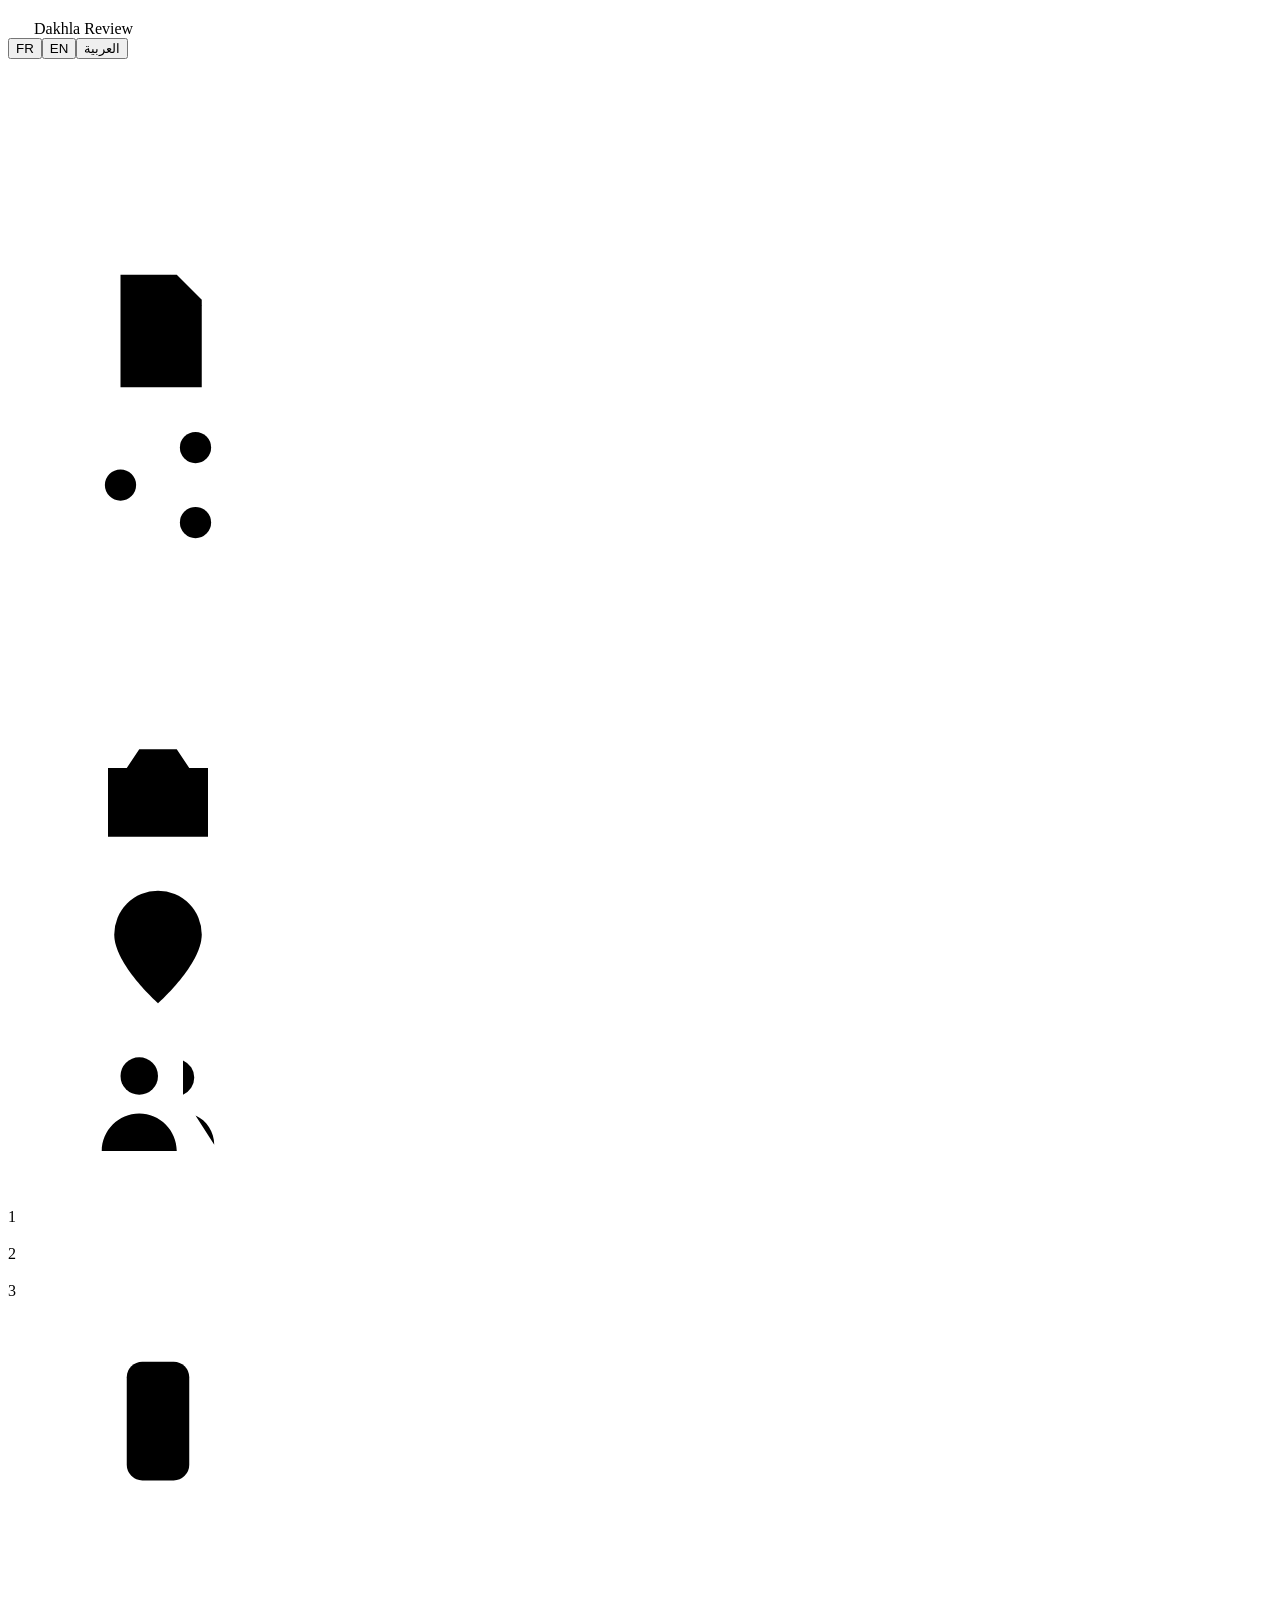
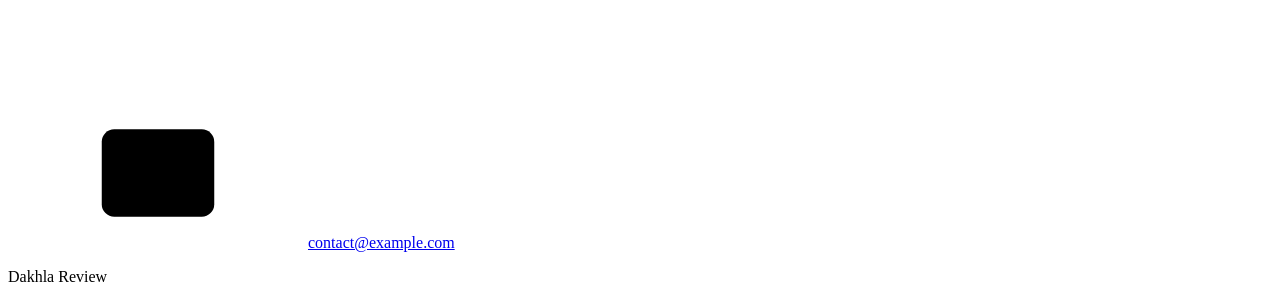
==== commit 5f8483e4: "index" ====
--- a/index.html
+++ b/index.html
@@ -1,346 +1,102 @@
 <!DOCTYPE html>
-<html lang="fr">
+<html lang="fr" dir="ltr">
+<head>
+<meta charset="utf-8">
+<meta name="viewport" content="width=device-width, initial-scale=1, viewport-fit=cover">
+<title>Dakhla Review</title>
+<link rel="stylesheet" href="https://fonts.googleapis.com/css2?family=Cairo:wght@400;600;800&display=swap">
+<link rel="stylesheet" href="style.css">
+</head>
+<body>
+<svg width="0" height="0" style="position:absolute" aria-hidden="true"><defs>
+<symbol id="i-doc" viewBox="0 0 24 24"><path d="M6 3h9l4 4v14H6z"/><path d="M14 3v5h5M9 13h7M9 17h7"/></symbol>
+<symbol id="i-share" viewBox="0 0 24 24"><circle cx="6" cy="12" r="2.5"/><circle cx="18" cy="6" r="2.5"/><circle cx="18" cy="18" r="2.5"/><path d="M8.2 10.8l7.6-3.6M8.2 13.2l7.6 3.6"/></symbol>
+<symbol id="i-list" viewBox="0 0 24 24"><path d="M8 6h12M8 12h12M8 18h12M4 6h.01M4 12h.01M4 18h.01"/></symbol>
+<symbol id="i-camera" viewBox="0 0 24 24"><path d="M4 8h3l2-3h6l2 3h3v11H4z"/><circle cx="12" cy="13" r="3.5"/></symbol>
+<symbol id="i-pin" viewBox="0 0 24 24"><path d="M12 21s-7-6.2-7-11a7 7 0 0114 0c0 4.8-7 11-7 11z"/><circle cx="12" cy="10" r="2.5"/></symbol>
+<symbol id="i-users" viewBox="0 0 24 24"><circle cx="9" cy="8" r="3"/><path d="M3 20c0-3.3 2.7-6 6-6s6 2.7 6 6M16 5.5a3 3 0 010 5.5M18 14.3c1.8.8 3 2.6 3 4.7"/></symbol>
+<symbol id="i-key" viewBox="0 0 24 24"><circle cx="8" cy="15" r="4"/><path d="M11 12l9-9M16 7l3 3"/></symbol>
+<symbol id="i-image" viewBox="0 0 24 24"><rect x="3" y="4" width="18" height="16" rx="2"/><circle cx="9" cy="10" r="1.8"/><path d="M21 16l-5-5-8 8"/></symbol>
+<symbol id="i-eyeoff" viewBox="0 0 24 24"><path d="M3 3l18 18M10.6 6.2A9 9 0 0121 12a13 13 0 01-3 3.8M6.5 7.5A13 13 0 003 12s3.5 6 9 6c1.2 0 2.3-.3 3.3-.7"/></symbol>
+<symbol id="i-trash" viewBox="0 0 24 24"><path d="M4 7h16M9 7V4h6v3M6 7l1 13h10l1-13M10 11v6M14 11v6"/></symbol>
+<symbol id="i-shield" viewBox="0 0 24 24"><path d="M12 3l8 3v6c0 4.5-3.2 8-8 9-4.8-1-8-4.5-8-9V6z"/><path d="M9 12l2 2 4-4"/></symbol>
+<symbol id="i-inbox" viewBox="0 0 24 24"><path d="M3 13l3-8h12l3 8v6H3zM3 13h5l1 3h6l1-3h5"/></symbol>
+<symbol id="i-search" viewBox="0 0 24 24"><circle cx="11" cy="11" r="6"/><path d="M20 20l-4.5-4.5"/></symbol>
+<symbol id="i-refresh" viewBox="0 0 24 24"><path d="M20 12a8 8 0 10-2.3 5.7M20 5v5h-5"/></symbol>
+<symbol id="i-check" viewBox="0 0 24 24"><circle cx="12" cy="12" r="9"/><path d="M8 12.5l3 3 5-6"/></symbol>
+<symbol id="i-mail" viewBox="0 0 24 24"><rect x="3" y="5" width="18" height="14" rx="2"/><path d="M3 7l9 6 9-6"/></symbol>
+<symbol id="i-dl" viewBox="0 0 24 24"><path d="M12 4v11m0 0l-4-4m4 4l4-4M5 20h14"/></symbol>
+<symbol id="i-phone" viewBox="0 0 24 24"><rect x="7" y="2.5" width="10" height="19" rx="2.5"/><path d="M11 18.5h2"/></symbol>
+</defs></svg>
+<div class="wrap">
+<header>
+ <div class="brand"><span class="logo" aria-hidden="true"><svg width="26" height="26" viewBox="0 0 24 24" fill="none" stroke="#fff" stroke-width="2.2" stroke-linecap="round" stroke-linejoin="round"><path d="M7 19H4l3-5M17 5l3 5h-3M9 4l3-2 3 2M4 12l3-5 3 1M20 14l-3 5-3-1"/></svg></span>Dakhla Review</div>
+ <div class="lang" role="group" aria-label="Language"><button data-l="fr">FR</button><button data-l="en">EN</button><button data-l="ar">العربية</button></div>
+</header>
 
-<head>
-    <meta charset="UTF-8">
-    <meta name="viewport" content="width=device-width, initial-scale=1.0">
-    <meta name="description" content="Guide citoyen Dakhla Environnement : découvrez comment télécharger l'application, vous connecter par e-mail, envoyer un signalement et suivre son état.">
-    <title>Dakhla Environnement | Guide Citoyen & Application</title>
+<div class="hero">
+ <div>
+  <h1 data-k="h1"></h1>
+  <p data-k="sub"></p>
+  <a class="btn" href="#download"><svg class="i" aria-hidden="true"><use href="#i-dl"/></svg><span data-k="cta"></span></a>
+  <div class="badges" data-k="badge"></div>
+ </div>
+ <div class="phone" aria-hidden="true">
+  <div class="ph-h"><span class="logo"><svg width="18" height="18" viewBox="0 0 24 24" fill="none" stroke="#fff" stroke-width="2.4" stroke-linecap="round"><path d="M7 19H4l3-5M17 5l3 5h-3M9 4l3-2 3 2M4 12l3-5 3 1M20 14l-3 5-3-1"/></svg></span><span data-k="ph1"></span></div>
+  <div class="grid2">
+   <div class="pt a"><span class="ic"><svg class="i"><use href="#i-doc"/></svg></span><span data-k="ph2"></span></div>
+   <div class="pt b"><span class="ic"><svg class="i"><use href="#i-share"/></svg></span><span data-k="ph3"></span></div>
+   <div class="pt w"><span class="ic"><svg class="i"><use href="#i-list"/></svg></span><span data-k="ph4"></span></div>
+   <div class="pt c"><span class="ic"><svg class="i"><use href="#i-camera"/></svg></span><span data-k="ph5"></span></div>
+   <div class="pt b"><span class="ic"><svg class="i"><use href="#i-pin"/></svg></span><span data-k="ph6"></span></div>
+   <div class="pt a"><span class="ic"><svg class="i"><use href="#i-users"/></svg></span><span data-k="ph7"></span></div>
+  </div>
+ </div>
+</div>
 
-    <!-- Google Fonts: Bricolage Grotesque & Manrope -->
-    <link rel="preconnect" href="https://fonts.googleapis.com">
-    <link rel="preconnect" href="https://fonts.gstatic.com" crossorigin>
-    <link href="https://fonts.googleapis.com/css2?family=Bricolage+Grotesque:opsz,wght@12..96,600;12..96,700;12..96,800&family=Manrope:wght@400;500;600;700&display=swap" rel="stylesheet">
+<section>
+ <h2 data-k="what_h"></h2>
+ <p class="lead" data-k="what_p"></p>
+</section>
 
-    <!-- Font Awesome Icons -->
-    <link rel="stylesheet" href="https://cdnjs.cloudflare.com/ajax/libs/font-awesome/6.7.2/css/all.min.css">
+<section>
+ <h2 data-k="how_h"></h2>
+ <div class="steps" style="margin-top:28px">
+  <div class="step"><div class="n">1</div><h3 data-k="s1h"></h3><p data-k="s1p"></p></div>
+  <div class="step"><div class="n">2</div><h3 data-k="s2h"></h3><p data-k="s2p"></p></div>
+  <div class="step"><div class="n">3</div><h3 data-k="s3h"></h3><p data-k="s3p"></p></div>
+ </div>
+ <div class="chips" id="types"></div>
+</section>
 
-    <!-- Custom CSS -->
-    <link rel="stylesheet" href="style.css">
-</head>
+<section>
+ <div class="track">
+  <h2 data-k="tr_h"></h2>
+  <p class="lead" data-k="tr_p"></p>
+  <div class="stages" id="stages" role="tablist"></div>
+  <div class="note" data-k="tr_n"></div>
+ </div>
+</section>
 
-<body>
+<section>
+ <h2 data-k="pv_h"></h2>
+ <div class="priv" id="priv" style="margin-top:26px"></div>
+ <div class="limit" data-k="limit"></div>
+</section>
 
-    <!-- NAVBAR -->
-    <header class="navbar" id="navbar">
-        <div class="nav-container">
-            <a href="#accueil" class="logo">
-                <div class="logo-icon">
-                    <i class="fa-solid fa-leaf"></i>
-                </div>
-                <span>Dakhla <strong>Environnement</strong></span>
-            </a>
+<section id="download" style="padding-top:20px">
+ <div class="cta">
+  <div class="dlbox"><svg class="i" aria-hidden="true"><use href="#i-phone"/></svg></div>
+  <h2 data-k="dl_h"></h2>
+  <p data-k="dl_p"></p>
+  <p style="margin:22px 0"><a class="btn" href="#" id="dl-link"><svg class="i" aria-hidden="true"><use href="#i-dl"/></svg><span data-k="dl_b"></span></a></p>
+  <p data-k="lng"></p>
+  <p><a class="mail" href="mailto:contact@example.com"><svg class="i" aria-hidden="true"><use href="#i-mail"/></svg>contact@example.com</a></p>
+ </div>
+</section>
+<footer>Dakhla Review</footer>
+</div>
 
-            <nav class="nav-links" id="navLinks">
-                <a href="#accueil" class="nav-item">Accueil</a>
-                <a href="#fonctionnement" class="nav-item">Comment ça marche</a>
-                <a href="#suivi" class="nav-item">Suivi</a>
-                <a href="#installation" class="nav-item">Installation</a>
-                <!-- Mobile CTA -->
-                <a href="#installation" class="mobile-app-btn">
-                    Télécharger l'application <i class="fa-solid fa-download"></i>
-                </a>
-            </nav>
-
-            <div class="nav-actions">
-                <a href="#installation" class="app-button">
-                    Télécharger l'app
-                    <i class="fa-solid fa-download"></i>
-                </a>
-
-                <button class="menu-toggle" id="menuToggle" aria-label="Ouvrir le menu" aria-expanded="false">
-                    <i class="fa-solid fa-bars" id="menuIcon"></i>
-                </button>
-            </div>
-        </div>
-    </header>
-
-    <main>
-        <!-- HERO SECTION -->
-        <section class="hero" id="accueil">
-            <div class="hero-glow"></div>
-            <div class="container hero-container">
-                <div class="hero-content reveal">
-                    <div class="badge">
-                        <span class="pulse-dot"></span>
-                        PORTAIL D'INFORMATION CITOYEN • DAKHLA
-                    </div>
-
-                    <h1>
-                        Une ville plus propre.
-                        <span class="text-gradient">Un geste citoyen simple.</span>
-                    </h1>
-
-                    <p>
-                        Bienvenue sur le guide officiel de l'application <strong>Dakhla Environnement</strong>. Découvrez comment installer l'application, signaler un problème environnemental en quelques secondes et suivre son traitement.
-                    </p>
-
-                    <div class="hero-buttons">
-                        <a href="#installation" class="primary-button">
-                            Télécharger et installer
-                            <i class="fa-solid fa-arrow-down"></i>
-                        </a>
-
-                        <a href="#fonctionnement" class="secondary-button">
-                            Découvrir le fonctionnement
-                        </a>
-                    </div>
-
-                    <!-- Info Notice -->
-                    <div class="info-banner">
-                        <i class="fa-solid fa-circle-info"></i>
-                        <span>Ce site est un guide explicatif. Toutes les actions s'effectuent directement depuis l'application mobile.</span>
-                    </div>
-                </div>
-
-                <div class="hero-visual reveal">
-                    <div class="visual-card">
-                        <i class="fa-solid fa-mobile-screen-button main-phone"></i>
-                        <div class="floating-badge badge-1">
-                            <i class="fa-solid fa-camera"></i> Photo + GPS
-                        </div>
-                        <div class="floating-badge badge-2">
-                            <i class="fa-solid fa-envelope-circle-check"></i> Code à 6 chiffres
-                        </div>
-                    </div>
-                </div>
-            </div>
-        </section>
-
-        <!-- HOW IT WORKS SECTION (3 MAIN STEPS) -->
-        <section class="steps-section section" id="fonctionnement">
-            <div class="container">
-                <div class="section-header reveal">
-                    <span class="section-label">GUIDE D'UTILISATION</span>
-                    <h2>Comment utiliser l'application ?</h2>
-                    <p>
-                        L'application a été conçue pour être rapide, intuitive et accessible à tous les citoyens de Dakhla, sans création de compte complexe.
-                    </p>
-                </div>
-
-                <div class="steps-grid">
-                    <!-- ÉTAPE 1 : CONNEXION -->
-                    <article class="step-card reveal">
-                        <div class="step-number">01</div>
-                        <div class="step-icon">
-                            <i class="fa-solid fa-key"></i>
-                        </div>
-                        <h3>Connexion par E-mail & Code</h3>
-                        <p>
-                            Aucun mot de passe à retenir. Pour accéder à l'application :
-                        </p>
-                        <ul class="step-list">
-                            <li><i class="fa-solid fa-check"></i> Saisissez votre <strong>adresse e-mail</strong>.</li>
-                            <li><i class="fa-solid fa-check"></i> Recevez instantanément un <strong>code de vérification à 6 chiffres</strong>.</li>
-                            <li><i class="fa-solid fa-check"></i> Entrez le code pour valider votre accès en toute sécurité.</li>
-                        </ul>
-                    </article>
-
-                    <!-- ÉTAPE 2 : ENVOI DE SIGNALEMENT -->
-                    <article class="step-card reveal">
-                        <div class="step-number">02</div>
-                        <div class="step-icon">
-                            <i class="fa-solid fa-camera-retro"></i>
-                        </div>
-                        <h3>Envoyer un signalement</h3>
-                        <p>
-                            Vous constatez un problème environnemental ? Signalez-le en 4 éléments simples :
-                        </p>
-                        <ul class="step-list">
-                            <li><i class="fa-solid fa-camera"></i> <strong>Une photo :</strong> prenez le problème en photo sur place.</li>
-                            <li><i class="fa-solid fa-location-dot"></i> <strong>La localisation :</strong> position automatique ou manuelle.</li>
-                            <li><i class="fa-solid fa-tags"></i> <strong>Le type :</strong> déchets, éclairage, espace vert, etc.</li>
-                            <li><i class="fa-solid fa-pen"></i> <strong>Une description :</strong> facultative pour ajouter des détails.</li>
-                        </ul>
-                    </article>
-
-                    <!-- ÉTAPE 3 : SUIVI -->
-                    <article class="step-card reveal">
-                        <div class="step-number">03</div>
-                        <div class="step-icon">
-                            <i class="fa-solid fa-list-check"></i>
-                        </div>
-                        <h3>Suivre via « Mes signalements »</h3>
-                        <p>
-                            Restez informé de l'évolution de vos contributions citoyennes à tout moment :
-                        </p>
-                        <ul class="step-list">
-                            <li><i class="fa-solid fa-check"></i> Ouvrez l'onglet <strong>« Mes signalements »</strong> dans l'application.</li>
-                            <li><i class="fa-solid fa-check"></i> Consultez l'historique de tous vos envois.</li>
-                            <li><i class="fa-solid fa-check"></i> Vérifiez le <strong>statut en temps réel</strong> de chaque dossier.</li>
-                        </ul>
-                    </article>
-                </div>
-            </div>
-        </section>
-
-        <!-- SUIVI DETAIL SECTION ("MES SIGNALEMENTS") -->
-        <section class="tracking-section section" id="suivi">
-            <div class="container tracking-container">
-                <div class="tracking-content reveal">
-                    <span class="section-label">TRANSPARENCE & SUIVI</span>
-                    <h2>Comprendre l'espace « Mes signalements »</h2>
-                    <p>
-                        Une fois votre signalement envoyé depuis l'application, il apparaît automatiquement dans votre rubrique personnelle <strong>« Mes signalements »</strong>. Vous pouvez y suivre chaque étape de sa prise en charge grâce à des indicateurs clairs :
-                    </p>
-
-                    <div class="status-examples">
-                        <div class="status-item">
-                            <span class="status-badge pending">
-                                <i class="fa-solid fa-clock"></i> En attente
-                            </span>
-                            <p>Votre signalement a bien été reçu et attend d'être examiné.</p>
-                        </div>
-
-                        <div class="status-item">
-                            <span class="status-badge progress">
-                                <i class="fa-solid fa-spinner"></i> En cours
-                            </span>
-                            <p>Les équipes concernées ont pris en charge le signalement.</p>
-                        </div>
-
-                        <div class="status-item">
-                            <span class="status-badge resolved">
-                                <i class="fa-solid fa-circle-check"></i> Résolu
-                            </span>
-                            <p>L'intervention est terminée et le problème a été réglé.</p>
-                        </div>
-                    </div>
-                </div>
-
-                <!-- Illustration visuelle non-interactive de l'interface -->
-                <div class="mockup-wrapper reveal">
-                    <div class="phone-mockup">
-                        <div class="mockup-header">
-                            <span>Aperçu de la rubrique</span>
-                            <strong>Mes signalements</strong>
-                        </div>
-                        <div class="mockup-body">
-                            <div class="mock-card">
-                                <div class="mock-top">
-                                    <span class="mock-type"><i class="fa-solid fa-trash-can"></i> Dépôt de déchets</span>
-                                    <span class="mock-tag tag-green">Résolu</span>
-                                </div>
-                                <p class="mock-loc"><i class="fa-solid fa-location-dot"></i> Quartier Al Massira, Dakhla</p>
-                            </div>
-
-                            <div class="mock-card">
-                                <div class="mock-top">
-                                    <span class="mock-type"><i class="fa-solid fa-tree"></i> Espace vert</span>
-                                    <span class="mock-tag tag-amber">En cours</span>
-                                </div>
-                                <p class="mock-loc"><i class="fa-solid fa-location-dot"></i> Boulevard Mohammed V</p>
-                            </div>
-
-                            <div class="mock-card">
-                                <div class="mock-top">
-                                    <span class="mock-type"><i class="fa-solid fa-water"></i> Fuite d'eau</span>
-                                    <span class="mock-tag tag-gray">En attente</span>
-                                </div>
-                                <p class="mock-loc"><i class="fa-solid fa-location-dot"></i> Avenue Al Walae</p>
-                            </div>
-                        </div>
-                        <div class="mockup-footer">
-                            <i class="fa-solid fa-eye"></i> Aperçu illustratif de l'application
-                        </div>
-                    </div>
-                </div>
-            </div>
-        </section>
-
-        <!-- DOWNLOAD & INSTALLATION SECTION -->
-        <section class="download-section section" id="installation">
-            <div class="container">
-                <div class="download-box reveal">
-                    <div class="download-glow"></div>
-                    <div class="download-header">
-                        <span class="section-label light">TÉLÉCHARGEMENT & INSTALLATION</span>
-                        <h2>Installez Dakhla Environnement sur votre appareil</h2>
-                        <p>
-                            Téléchargez le package officiel de l'application et suivez les étapes ci-dessous pour l'installer facilement.
-                        </p>
-                    </div>
-
-                    <!-- Guide d'installation en 4 étapes -->
-                    <div class="install-steps">
-                        <div class="install-step">
-                            <div class="install-num">1</div>
-                            <h4>Télécharger</h4>
-                            <p>Cliquez sur le bouton ci-dessous pour récupérer le fichier <strong>.ZIP</strong>.</p>
-                        </div>
-
-                        <div class="install-step">
-                            <div class="install-num">2</div>
-                            <h4>Extraire le fichier</h4>
-                            <p>Ouvrez vos téléchargements et décompressez (extrayez) le dossier ZIP.</p>
-                        </div>
-
-                        <div class="install-step">
-                            <div class="install-num">3</div>
-                            <h4>Lancer l'installation</h4>
-                            <p>Ouvrez le fichier d'installation contenu dans le dossier extrait.</p>
-                        </div>
-
-                        <div class="install-step">
-                            <div class="install-num">4</div>
-                            <h4>Se connecter</h4>
-                            <p>Ouvrez l'application et entrez votre e-mail pour recevoir votre code à 6 chiffres.</p>
-                        </div>
-                    </div>
-
-                    <div class="download-actions">
-                        <a href="application/dakhla-environment.zip" class="download-button" download>
-                            <i class="fa-solid fa-download"></i>
-                            Télécharger l'application (ZIP)
-                        </a>
-                    </div>
-
-                    <div class="download-meta">
-                        <span><i class="fa-solid fa-file-zipper"></i> Format : Archive ZIP</span>
-                        <span>•</span>
-                        <span><i class="fa-solid fa-shield-halved"></i> Package officiel</span>
-                        <span>•</span>
-                        <span><i class="fa-solid fa-circle-question"></i> Gratuit pour tous les citoyens</span>
-                    </div>
-                </div>
-            </div>
-        </section>
-    </main>
-
-    <!-- FOOTER -->
-    <footer class="footer">
-        <div class="container">
-            <div class="footer-content">
-                <a href="#accueil" class="footer-logo">
-                    <i class="fa-solid fa-leaf"></i>
-                    Dakhla Environnement
-                </a>
-
-                <p>
-                    Guide d'information citoyen pour l'utilisation de l'application mobile Dakhla Environnement.
-                </p>
-
-                <div class="footer-links">
-                    <a href="#accueil">Accueil</a>
-                    <a href="#fonctionnement">Comment ça marche</a>
-                    <a href="#suivi">Suivi</a>
-                    <a href="#installation">Installation</a>
-                </div>
-            </div>
-
-            <div class="footer-bottom">
-                <p>
-                    &copy; <span id="year">2026</span> Dakhla Environnement. Tous droits réservés.
-                </p>
-                <button id="backToTop" class="back-to-top" aria-label="Retour en haut">
-                    <i class="fa-solid fa-arrow-up"></i>
-                </button>
-            </div>
-        </div>
-    </footer>
-
-    <!-- Custom JS -->
-    <script src="main.js"></script>
+<script src="script.js"></script>
 </body>
-
 </html>
